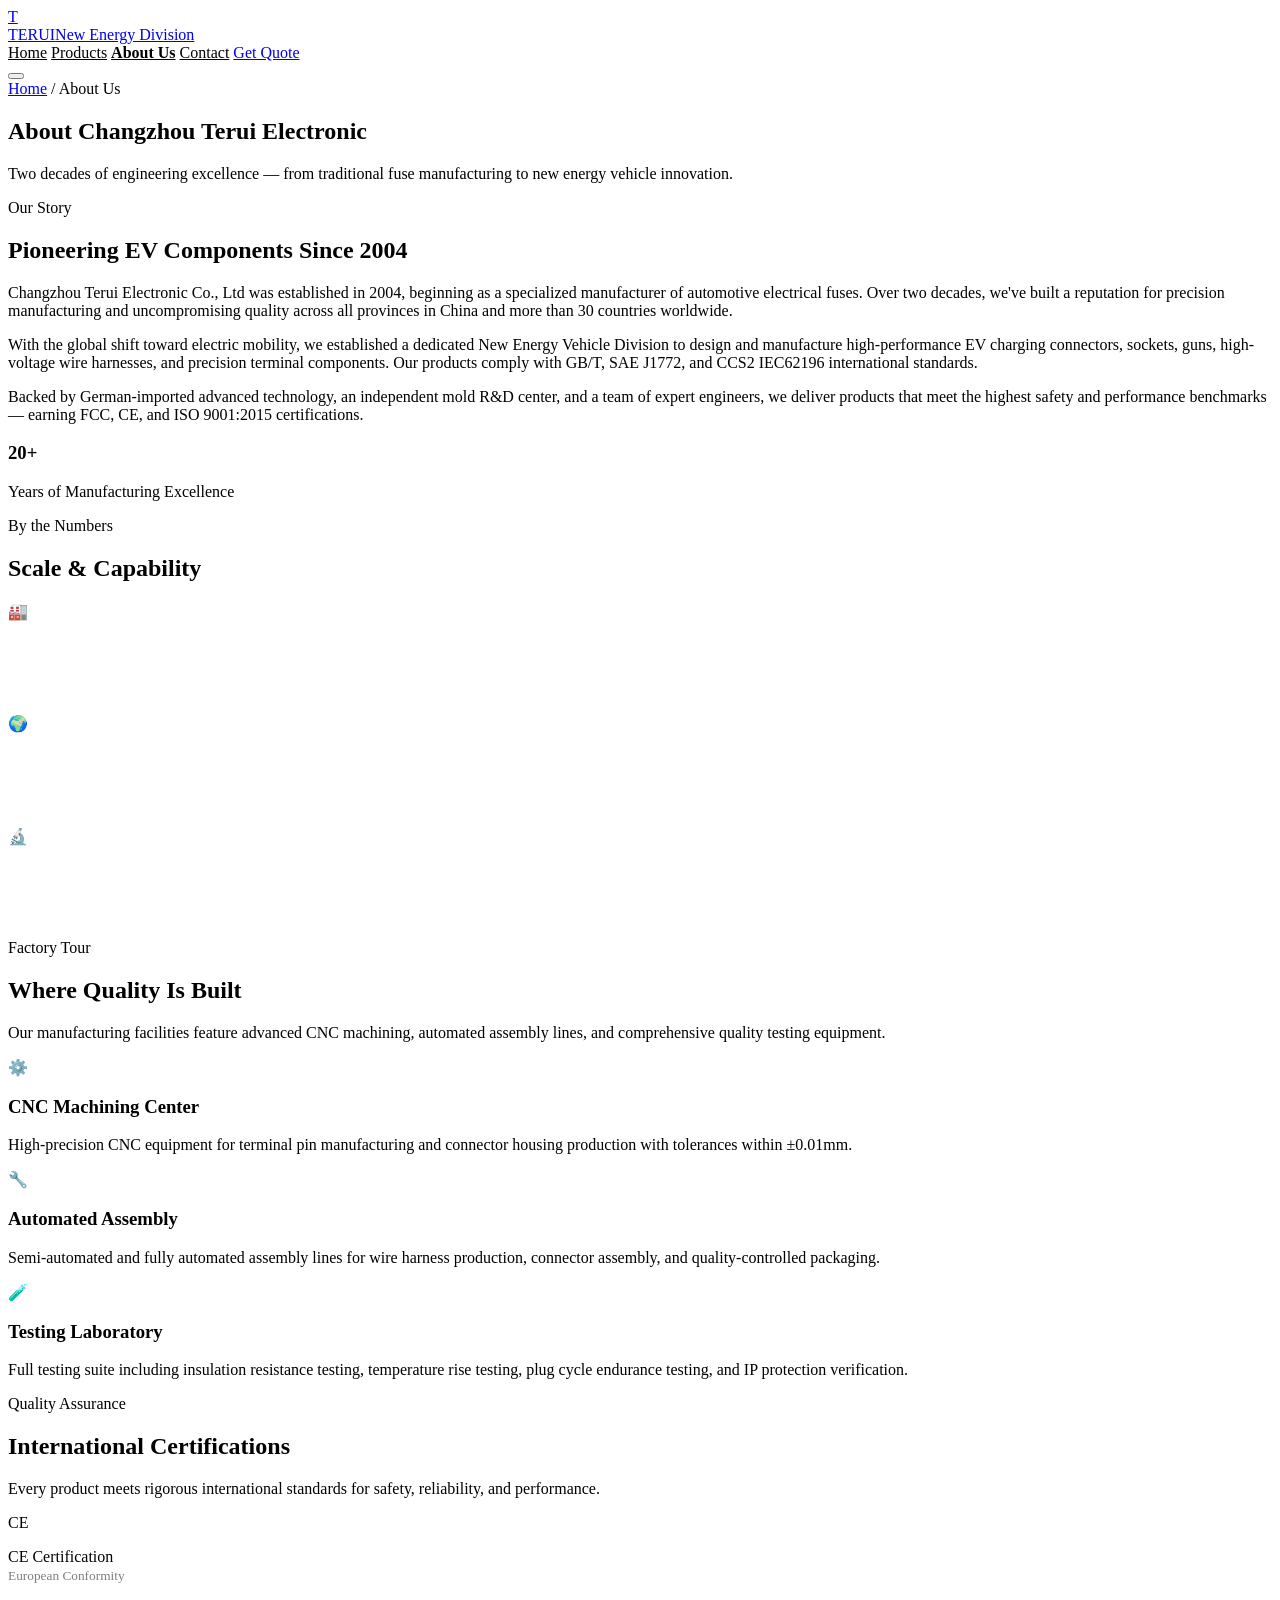
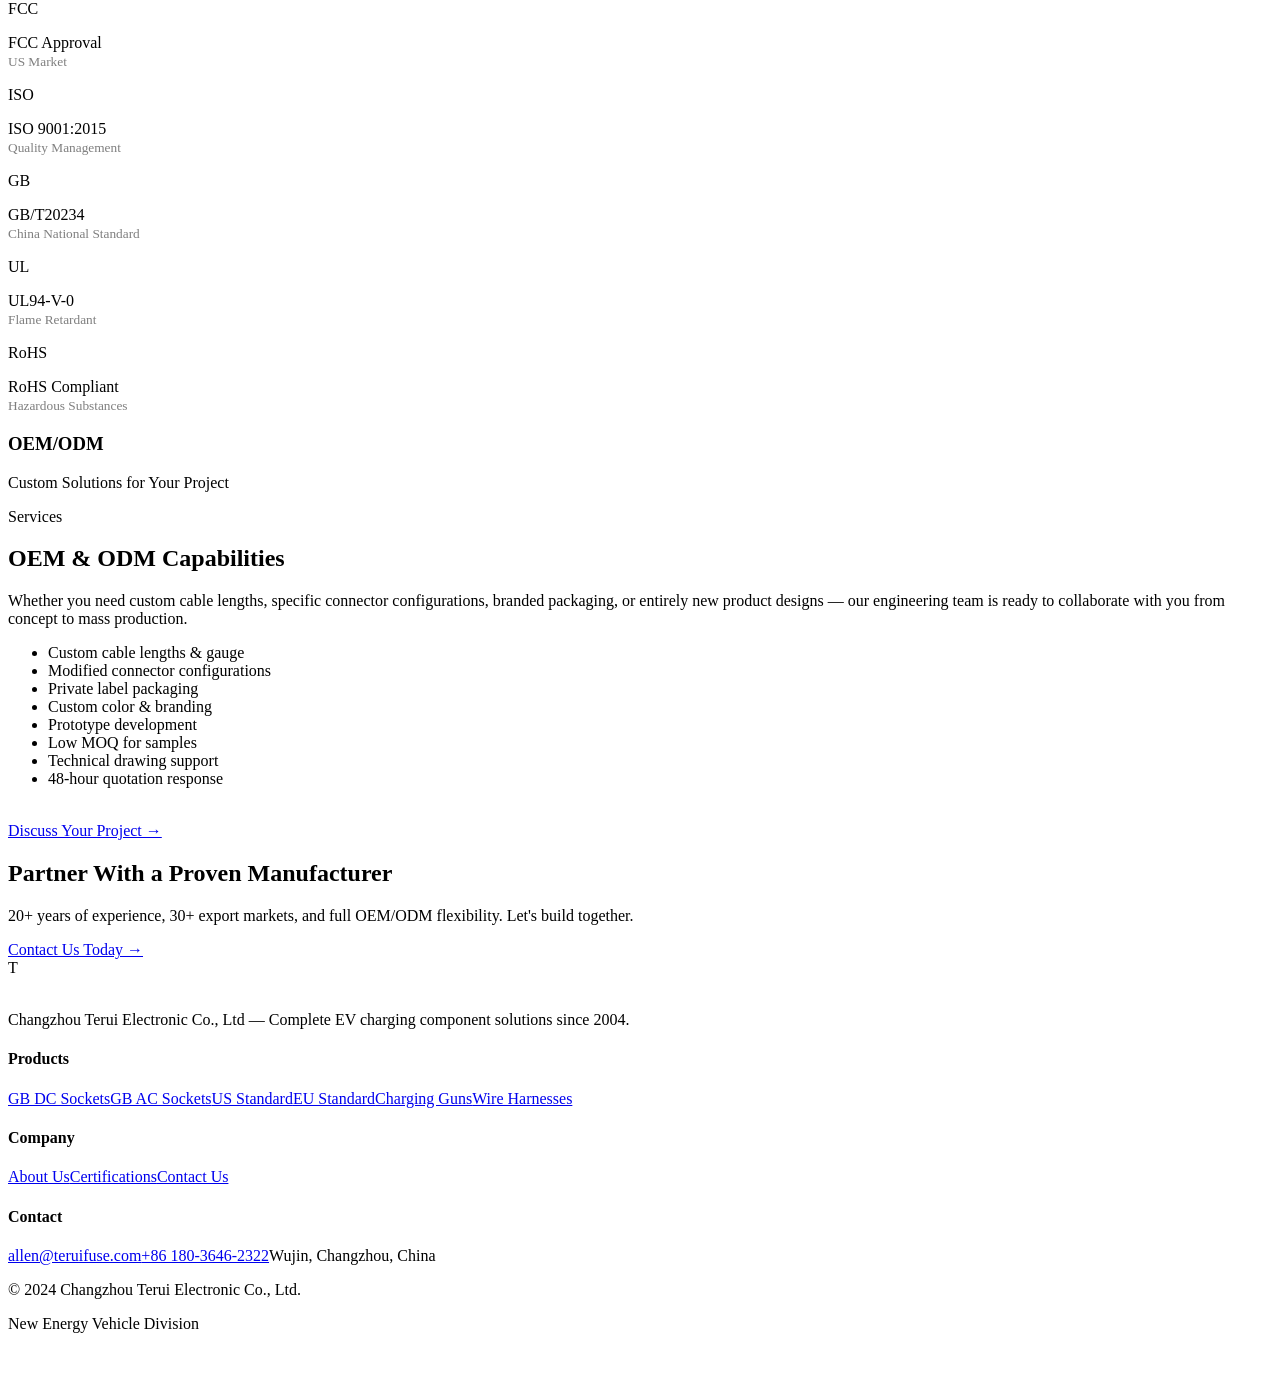
==== about.html @ 3b70ac7d "Add files via upload" ====
<!DOCTYPE html>
<html lang="en">
<head>
  <meta charset="UTF-8">
  <meta name="viewport" content="width=device-width, initial-scale=1.0">
  <title>About Us — Terui New Energy | EV Component Manufacturer Since 2004</title>
  <meta name="description" content="Learn about Changzhou Terui Electronic — 20+ years manufacturing experience, ISO 9001 certified, exporting to 30+ countries. Your trusted EV component OEM partner.">
  <link rel="stylesheet" href="css/style.css">
  <link rel="icon" type="image/svg+xml" href="data:image/svg+xml,%3Csvg xmlns='http://www.w3.org/2000/svg' viewBox='0 0 32 32'%3E%3Crect width='32' height='32' rx='8' fill='%230B6E4F'/%3E%3Ctext x='50%25' y='55%25' dominant-baseline='middle' text-anchor='middle' font-family='sans-serif' font-weight='800' font-size='16' fill='white'%3ET%3C/text%3E%3C/svg%3E">
</head>
<body>

<header class="site-header scrolled">
  <div class="container">
    <nav class="nav-inner">
      <a href="index.html" class="logo">
        <div class="logo-icon">T</div>
        <div class="logo-text" style="color:var(--primary-dark)">TERUI<span>New Energy Division</span></div>
      </a>
      <div class="nav-links">
        <a href="index.html" class="nav-link" style="color:var(--gray-800)">Home</a>
        <a href="products.html" class="nav-link" style="color:var(--gray-800)">Products</a>
        <a href="about.html" class="nav-link" style="color:var(--gray-800);font-weight:700">About Us</a>
        <a href="contact.html" class="nav-link" style="color:var(--gray-800)">Contact</a>
        <a href="contact.html" class="nav-link nav-cta">Get Quote</a>
      </div>
      <button class="mobile-toggle" aria-label="Menu"><span style="background:var(--gray-800)"></span><span style="background:var(--gray-800)"></span><span style="background:var(--gray-800)"></span></button>
    </nav>
  </div>
</header>

<section class="page-hero">
  <div class="container">
    <div class="breadcrumb"><a href="index.html">Home</a> <span>/</span> <span>About Us</span></div>
    <h1>About Changzhou Terui Electronic</h1>
    <p>Two decades of engineering excellence — from traditional fuse manufacturing to new energy vehicle innovation.</p>
  </div>
</section>

<!-- COMPANY STORY -->
<section class="section">
  <div class="container">
    <div class="about-grid">
      <div class="about-content fade-up">
        <p class="section-label">Our Story</p>
        <h2>Pioneering EV Components Since 2004</h2>
        <p>Changzhou Terui Electronic Co., Ltd was established in 2004, beginning as a specialized manufacturer of automotive electrical fuses. Over two decades, we've built a reputation for precision manufacturing and uncompromising quality across all provinces in China and more than 30 countries worldwide.</p>
        <p>With the global shift toward electric mobility, we established a dedicated New Energy Vehicle Division to design and manufacture high-performance EV charging connectors, sockets, guns, high-voltage wire harnesses, and precision terminal components. Our products comply with GB/T, SAE J1772, and CCS2 IEC62196 international standards.</p>
        <p>Backed by German-imported advanced technology, an independent mold R&D center, and a team of expert engineers, we deliver products that meet the highest safety and performance benchmarks — earning FCC, CE, and ISO 9001:2015 certifications.</p>
      </div>
      <div class="about-image fade-up">
        <div class="about-image-text">
          <h3>20+</h3>
          <p>Years of Manufacturing Excellence</p>
        </div>
      </div>
    </div>
  </div>
</section>

<!-- KEY NUMBERS -->
<section class="section section-dark">
  <div class="container">
    <div class="section-header fade-up">
      <p class="section-label">By the Numbers</p>
      <h2 class="section-title">Scale & Capability</h2>
    </div>
    <div class="features-grid fade-up">
      <div class="feature-card" style="background:var(--dark-card);border-color:var(--gray-800);color:white">
        <div class="feature-icon">🏭</div>
        <h3 style="color:white">In-House Manufacturing</h3>
        <p style="color:rgba(255,255,255,0.5)">Complete vertical integration from raw material processing to finished product testing — all under one roof with advanced automated production lines.</p>
      </div>
      <div class="feature-card" style="background:var(--dark-card);border-color:var(--gray-800);color:white">
        <div class="feature-icon">🌍</div>
        <h3 style="color:white">30+ Export Countries</h3>
        <p style="color:rgba(255,255,255,0.5)">Products exported across Europe, the Americas, Southeast Asia, Middle East, and Africa with established distribution networks and logistics partners.</p>
      </div>
      <div class="feature-card" style="background:var(--dark-card);border-color:var(--gray-800);color:white">
        <div class="feature-icon">🔬</div>
        <h3 style="color:white">Independent R&D Center</h3>
        <p style="color:rgba(255,255,255,0.5)">Proprietary mold design and manufacturing technology with complete intellectual property rights. Continuous innovation in EV charging solutions.</p>
      </div>
    </div>
  </div>
</section>

<!-- FACTORY TOUR -->
<section class="section" id="factory">
  <div class="container">
    <div class="section-header fade-up">
      <p class="section-label">Factory Tour</p>
      <h2 class="section-title">Where Quality Is Built</h2>
      <p class="section-desc">Our manufacturing facilities feature advanced CNC machining, automated assembly lines, and comprehensive quality testing equipment.</p>
    </div>
    <div class="features-grid fade-up">
      <div class="feature-card">
        <div class="feature-icon">⚙️</div>
        <h3>CNC Machining Center</h3>
        <p>High-precision CNC equipment for terminal pin manufacturing and connector housing production with tolerances within ±0.01mm.</p>
      </div>
      <div class="feature-card">
        <div class="feature-icon">🔧</div>
        <h3>Automated Assembly</h3>
        <p>Semi-automated and fully automated assembly lines for wire harness production, connector assembly, and quality-controlled packaging.</p>
      </div>
      <div class="feature-card">
        <div class="feature-icon">🧪</div>
        <h3>Testing Laboratory</h3>
        <p>Full testing suite including insulation resistance testing, temperature rise testing, plug cycle endurance testing, and IP protection verification.</p>
      </div>
    </div>
  </div>
</section>

<!-- CERTIFICATIONS -->
<section class="section section-gray" id="certifications">
  <div class="container">
    <div class="section-header fade-up">
      <p class="section-label">Quality Assurance</p>
      <h2 class="section-title">International Certifications</h2>
      <p class="section-desc">Every product meets rigorous international standards for safety, reliability, and performance.</p>
    </div>
    <div class="cert-row fade-up">
      <div class="cert-item"><div class="cert-icon">CE</div><p>CE Certification<br><small style="opacity:0.5">European Conformity</small></p></div>
      <div class="cert-item"><div class="cert-icon">FCC</div><p>FCC Approval<br><small style="opacity:0.5">US Market</small></p></div>
      <div class="cert-item"><div class="cert-icon">ISO</div><p>ISO 9001:2015<br><small style="opacity:0.5">Quality Management</small></p></div>
      <div class="cert-item"><div class="cert-icon">GB</div><p>GB/T20234<br><small style="opacity:0.5">China National Standard</small></p></div>
      <div class="cert-item"><div class="cert-icon">UL</div><p>UL94-V-0<br><small style="opacity:0.5">Flame Retardant</small></p></div>
      <div class="cert-item"><div class="cert-icon">RoHS</div><p>RoHS Compliant<br><small style="opacity:0.5">Hazardous Substances</small></p></div>
    </div>
  </div>
</section>

<!-- OEM/ODM -->
<section class="section">
  <div class="container">
    <div class="about-grid">
      <div class="about-image fade-up" style="background:linear-gradient(135deg,var(--accent),#FF8F66)">
        <div class="about-image-text">
          <h3>OEM/ODM</h3>
          <p>Custom Solutions for Your Project</p>
        </div>
      </div>
      <div class="about-content fade-up">
        <p class="section-label">Services</p>
        <h2>OEM & ODM Capabilities</h2>
        <p>Whether you need custom cable lengths, specific connector configurations, branded packaging, or entirely new product designs — our engineering team is ready to collaborate with you from concept to mass production.</p>
        <ul class="about-list">
          <li>Custom cable lengths & gauge</li>
          <li>Modified connector configurations</li>
          <li>Private label packaging</li>
          <li>Custom color & branding</li>
          <li>Prototype development</li>
          <li>Low MOQ for samples</li>
          <li>Technical drawing support</li>
          <li>48-hour quotation response</li>
        </ul>
        <br>
        <a href="contact.html" class="btn btn-green">Discuss Your Project →</a>
      </div>
    </div>
  </div>
</section>

<!-- CTA -->
<section class="section section-gray">
  <div class="container">
    <div class="cta-banner fade-up">
      <h2>Partner With a Proven Manufacturer</h2>
      <p>20+ years of experience, 30+ export markets, and full OEM/ODM flexibility. Let's build together.</p>
      <a href="contact.html" class="btn btn-primary">Contact Us Today →</a>
    </div>
  </div>
</section>

<footer class="site-footer">
  <div class="container">
    <div class="footer-grid">
      <div class="footer-brand">
        <div class="logo"><div class="logo-icon">T</div><div class="logo-text" style="color:white">TERUI<span>New Energy Division</span></div></div>
        <p>Changzhou Terui Electronic Co., Ltd — Complete EV charging component solutions since 2004.</p>
      </div>
      <div class="footer-col"><h4>Products</h4><a href="products.html#dc-sockets">GB DC Sockets</a><a href="products.html#ac-sockets">GB AC Sockets</a><a href="products.html#us-standard">US Standard</a><a href="products.html#eu-standard">EU Standard</a><a href="products.html#dc-guns">Charging Guns</a><a href="products.html#harness">Wire Harnesses</a></div>
      <div class="footer-col"><h4>Company</h4><a href="about.html">About Us</a><a href="about.html#certifications">Certifications</a><a href="contact.html">Contact Us</a></div>
      <div class="footer-col"><h4>Contact</h4><a href="mailto:allen@teruifuse.com">allen@teruifuse.com</a><a href="tel:+8618036462322">+86 180-3646-2322</a><a>Wujin, Changzhou, China</a></div>
    </div>
    <div class="footer-bottom"><p>&copy; 2024 Changzhou Terui Electronic Co., Ltd.</p><p>New Energy Vehicle Division</p></div>
  </div>
</footer>

<a href="https://wa.me/8618036462322?text=Hi%2C%20I'm%20interested%20in%20your%20EV%20products." class="whatsapp-float" target="_blank" rel="noopener" aria-label="WhatsApp"><svg width="28" height="28" viewBox="0 0 24 24" fill="white"><path d="M17.472 14.382c-.297-.149-1.758-.867-2.03-.967-.273-.099-.471-.148-.67.15-.197.297-.767.966-.94 1.164-.173.199-.347.223-.644.075-.297-.15-1.255-.463-2.39-1.475-.883-.788-1.48-1.761-1.653-2.059-.173-.297-.018-.458.13-.606.134-.133.298-.347.446-.52.149-.174.198-.298.298-.497.099-.198.05-.371-.025-.52-.075-.149-.669-1.612-.916-2.207-.242-.579-.487-.5-.669-.51-.173-.008-.371-.01-.57-.01-.198 0-.52.074-.792.372-.272.297-1.04 1.016-1.04 2.479 0 1.462 1.065 2.875 1.213 3.074.149.198 2.096 3.2 5.077 4.487.709.306 1.262.489 1.694.625.712.227 1.36.195 1.871.118.571-.085 1.758-.719 2.006-1.413.248-.694.248-1.289.173-1.413-.074-.124-.272-.198-.57-.347m-5.421 7.403h-.004a9.87 9.87 0 01-5.031-1.378l-.361-.214-3.741.982.998-3.648-.235-.374a9.86 9.86 0 01-1.51-5.26c.001-5.45 4.436-9.884 9.888-9.884 2.64 0 5.122 1.03 6.988 2.898a9.825 9.825 0 012.893 6.994c-.003 5.45-4.437 9.884-9.885 9.884m8.413-18.297A11.815 11.815 0 0012.05 0C5.495 0 .16 5.335.157 11.892c0 2.096.547 4.142 1.588 5.945L.057 24l6.305-1.654a11.882 11.882 0 005.683 1.448h.005c6.554 0 11.89-5.335 11.893-11.893a11.821 11.821 0 00-3.48-8.413z"/></svg></a>

<script src="js/main.js"></script>
</body>
</html>
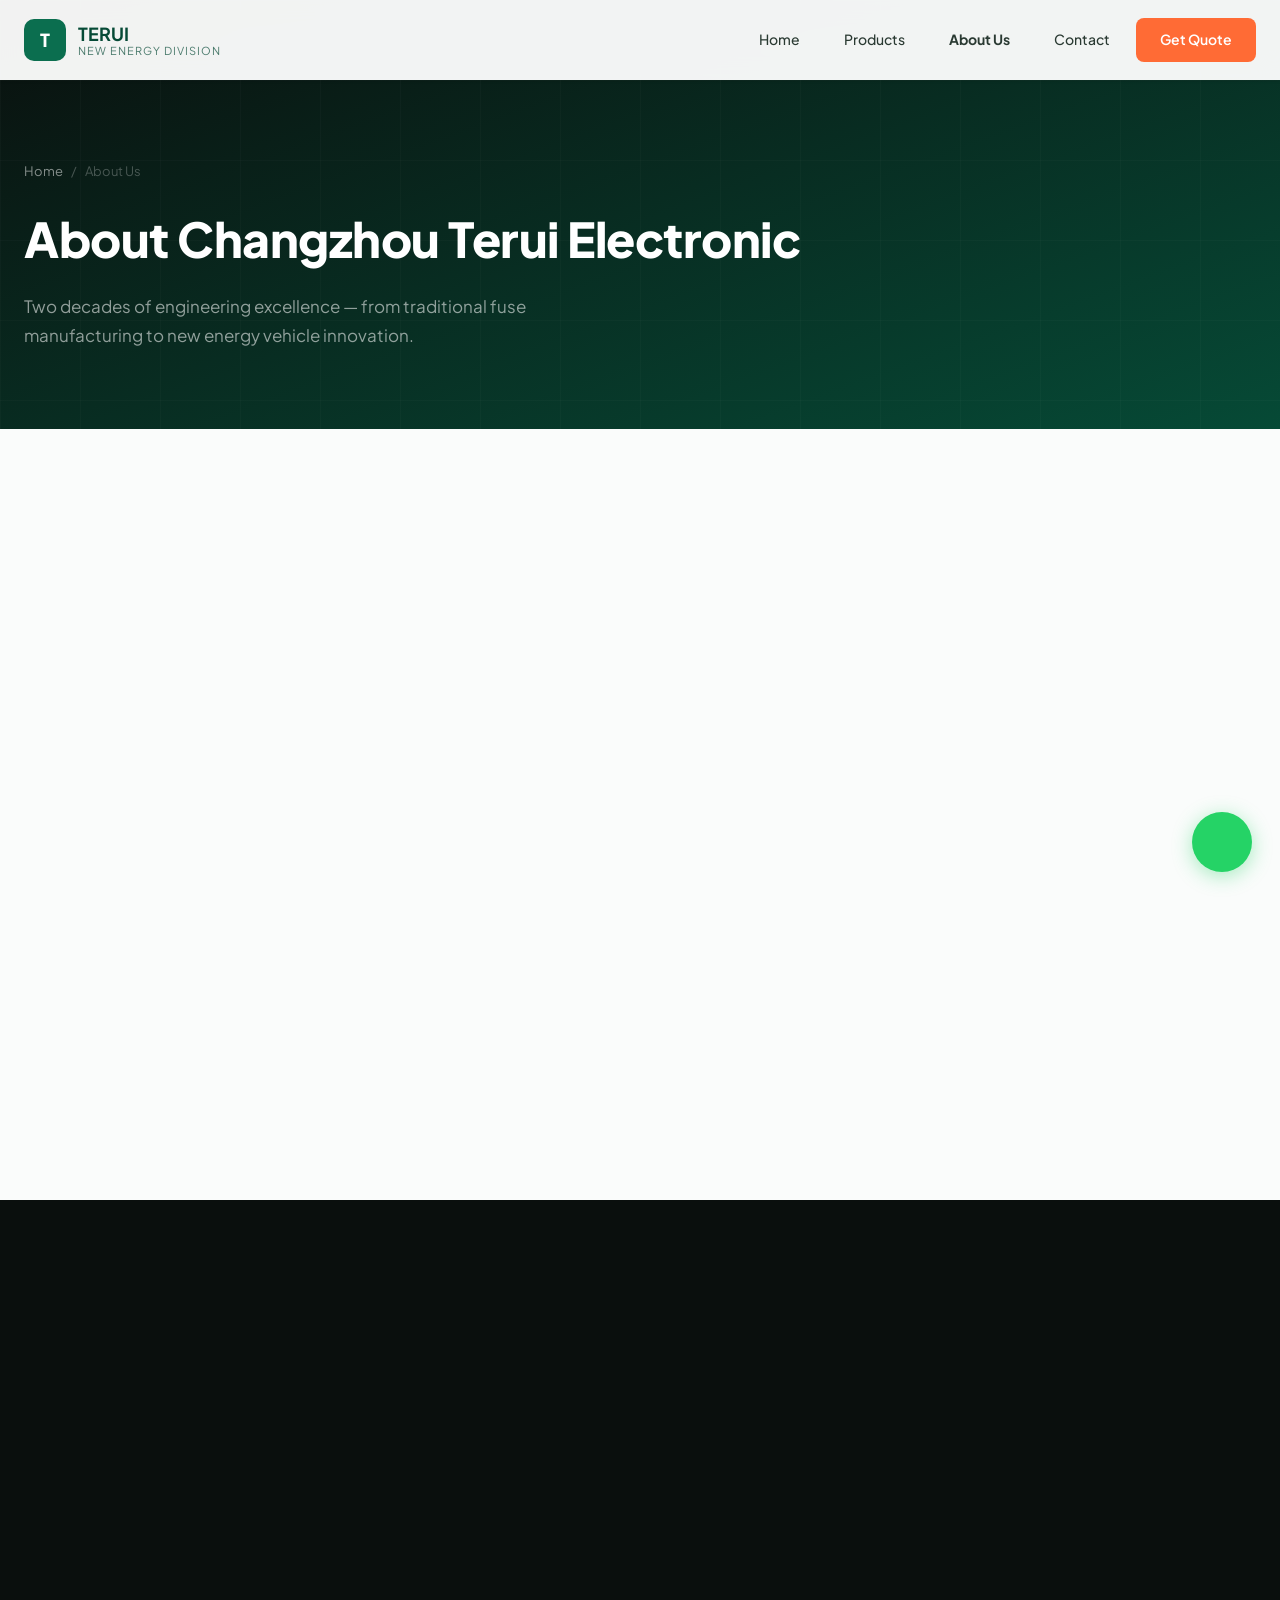
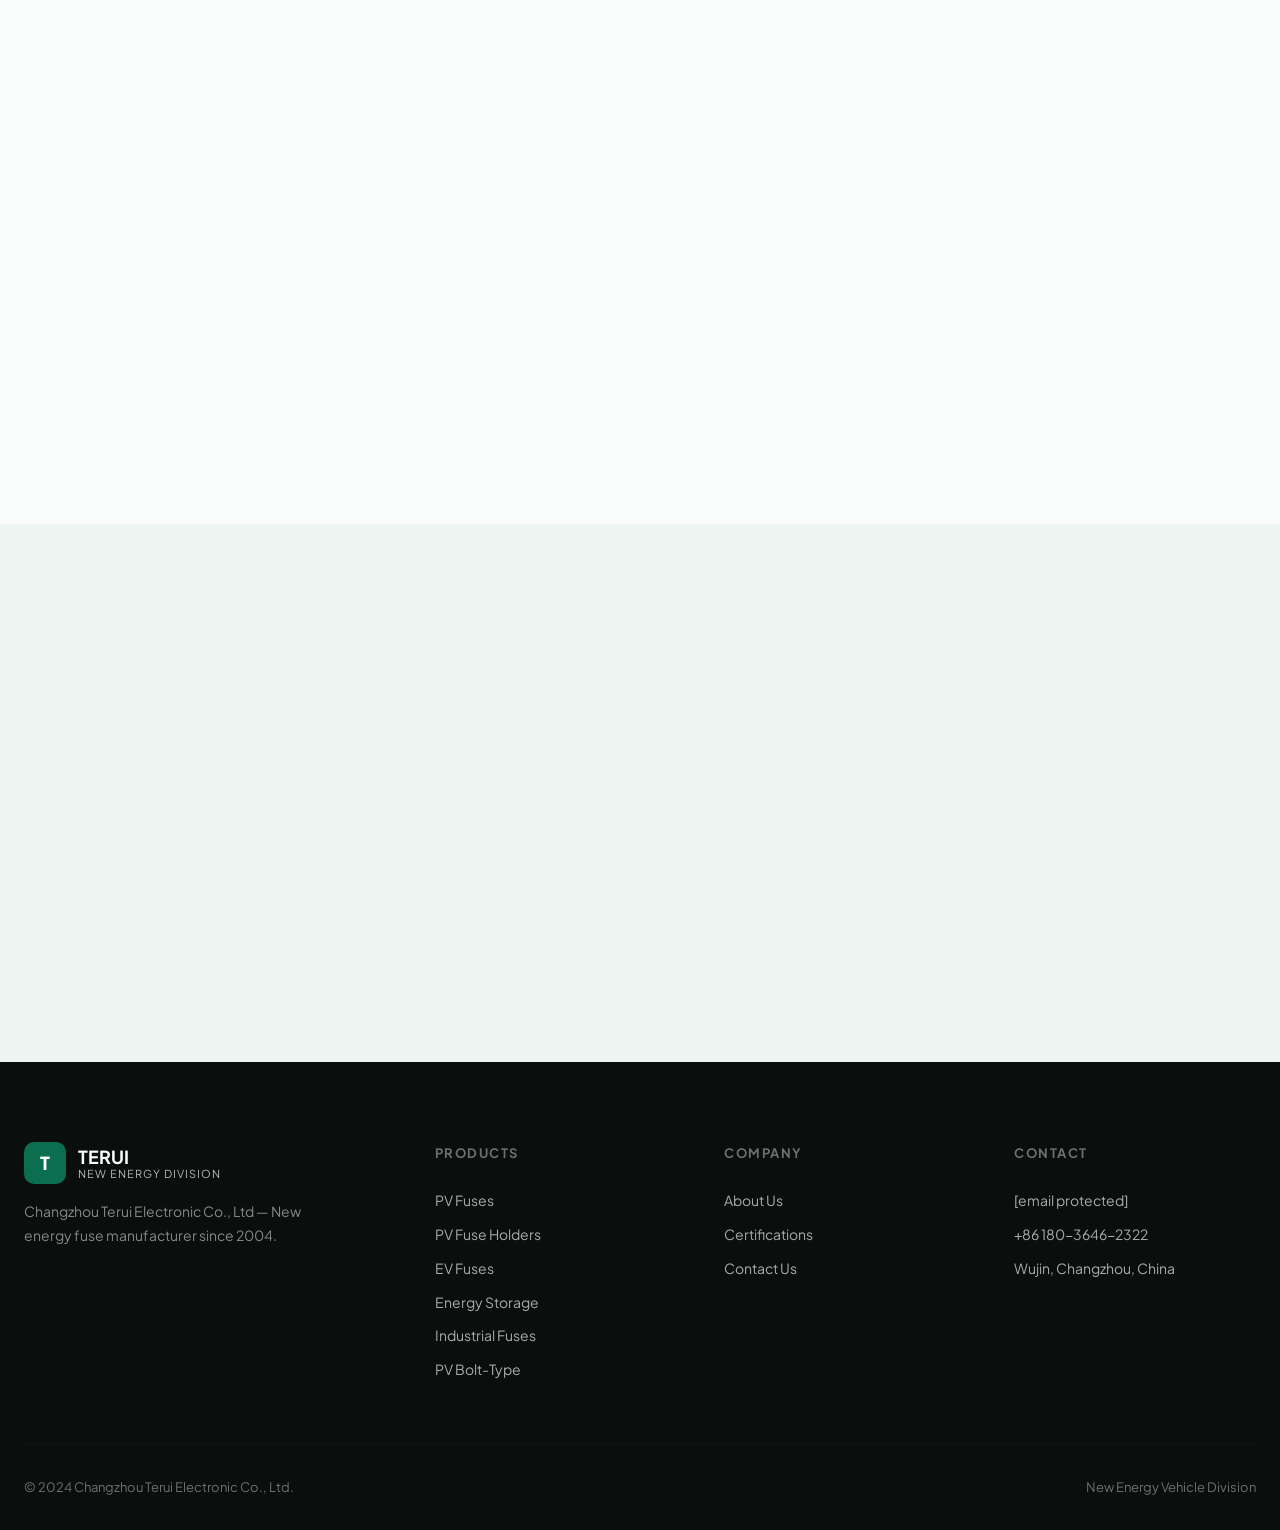
==== commit a6874d31: "Add files via upload" ====
--- a/about.html
+++ b/about.html
@@ -45,8 +45,8 @@
         <p class="section-label">Our Story</p>
         <h2>Pioneering EV Components Since 2004</h2>
         <p>Changzhou Terui Electronic Co., Ltd was established in 2004, beginning as a specialized manufacturer of automotive electrical fuses. Over two decades, we've built a reputation for precision manufacturing and uncompromising quality across all provinces in China and more than 30 countries worldwide.</p>
-        <p>With the global shift toward electric mobility, we established a dedicated New Energy Vehicle Division to design and manufacture high-performance EV charging connectors, sockets, guns, high-voltage wire harnesses, and precision terminal components. Our products comply with GB/T, SAE J1772, and CCS2 IEC62196 international standards.</p>
-        <p>Backed by German-imported advanced technology, an independent mold R&D center, and a team of expert engineers, we deliver products that meet the highest safety and performance benchmarks — earning FCC, CE, and ISO 9001:2015 certifications.</p>
+        <p>With the global shift toward electric mobility, we established a dedicated New Energy Vehicle Division to design and manufacture high-performance EV high-voltage fuses, photovoltaic (PV) protection fuses, energy storage system (ESS) fuses, and high-performance semiconductor fuse links. Our products comply with IEC 60269, GB/T 13539, ISO 8820, and UL248 international standards.</p>
+        <p>Backed by German-imported advanced technology, an independent mold R&D center, and a team of expert engineers, we deliver products that meet the highest safety and performance benchmarks — earning IATF 16949, CE, RoHS, and TÜV Rheinland certifications.</p>
       </div>
       <div class="about-image fade-up">
         <div class="about-image-text">
@@ -179,18 +179,14 @@
     <div class="footer-grid">
       <div class="footer-brand">
         <div class="logo"><div class="logo-icon">T</div><div class="logo-text" style="color:white">TERUI<span>New Energy Division</span></div></div>
-        <p>Changzhou Terui Electronic Co., Ltd — Complete EV charging component solutions since 2004.</p>
+        <p>Changzhou Terui Electronic Co., Ltd — New energy fuse manufacturer since 2004.</p>
       </div>
-      <div class="footer-col"><h4>Products</h4><a href="products.html#dc-sockets">GB DC Sockets</a><a href="products.html#ac-sockets">GB AC Sockets</a><a href="products.html#us-standard">US Standard</a><a href="products.html#eu-standard">EU Standard</a><a href="products.html#dc-guns">Charging Guns</a><a href="products.html#harness">Wire Harnesses</a></div>
+      <div class="footer-col"><h4>Products</h4><a href="products.html#pv-fuses">PV Fuses</a><a href="products.html#pv-holders">PV Fuse Holders</a><a href="products.html#ev-fuses">EV Fuses</a><a href="products.html#ess-fuses">Energy Storage</a><a href="products.html#industrial">Industrial Fuses</a><a href="products.html#pv-bolt">PV Bolt-Type</a></div>
       <div class="footer-col"><h4>Company</h4><a href="about.html">About Us</a><a href="about.html#certifications">Certifications</a><a href="contact.html">Contact Us</a></div>
-      <div class="footer-col"><h4>Contact</h4><a href="mailto:allen@teruifuse.com">allen@teruifuse.com</a><a href="tel:+8618036462322">+86 180-3646-2322</a><a>Wujin, Changzhou, China</a></div>
+      <div class="footer-col"><h4>Contact</h4><a href="/cdn-cgi/l/email-protection#b7d6dbdbd2d9f7c3d2c5c2ded1c2c4d299d4d8da"><span class="__cf_email__" data-cfemail="e3828f8f868da3978691968a85969086cd808c8e">[email&#160;protected]</span></a><a href="tel:+8618036462322">+86 180-3646-2322</a><a>Wujin, Changzhou, China</a></div>
     </div>
     <div class="footer-bottom"><p>&copy; 2024 Changzhou Terui Electronic Co., Ltd.</p><p>New Energy Vehicle Division</p></div>
   </div>
 </footer>
 
-<a href="https://wa.me/8618036462322?text=Hi%2C%20I'm%20interested%20in%20your%20EV%20products." class="whatsapp-float" target="_blank" rel="noopener" aria-label="WhatsApp"><svg width="28" height="28" viewBox="0 0 24 24" fill="white"><path d="M17.472 14.382c-.297-.149-1.758-.867-2.03-.967-.273-.099-.471-.148-.67.15-.197.297-.767.966-.94 1.164-.173.199-.347.223-.644.075-.297-.15-1.255-.463-2.39-1.475-.883-.788-1.48-1.761-1.653-2.059-.173-.297-.018-.458.13-.606.134-.133.298-.347.446-.52.149-.174.198-.298.298-.497.099-.198.05-.371-.025-.52-.075-.149-.669-1.612-.916-2.207-.242-.579-.487-.5-.669-.51-.173-.008-.371-.01-.57-.01-.198 0-.52.074-.792.372-.272.297-1.04 1.016-1.04 2.479 0 1.462 1.065 2.875 1.213 3.074.149.198 2.096 3.2 5.077 4.487.709.306 1.262.489 1.694.625.712.227 1.36.195 1.871.118.571-.085 1.758-.719 2.006-1.413.248-.694.248-1.289.173-1.413-.074-.124-.272-.198-.57-.347m-5.421 7.403h-.004a9.87 9.87 0 01-5.031-1.378l-.361-.214-3.741.982.998-3.648-.235-.374a9.86 9.86 0 01-1.51-5.26c.001-5.45 4.436-9.884 9.888-9.884 2.64 0 5.122 1.03 6.988 2.898a9.825 9.825 0 012.893 6.994c-.003 5.45-4.437 9.884-9.885 9.884m8.413-18.297A11.815 11.815 0 0012.05 0C5.495 0 .16 5.335.157 11.892c0 2.096.547 4.142 1.588 5.945L.057 24l6.305-1.654a11.882 11.882 0 005.683 1.448h.005c6.554 0 11.89-5.335 11.893-11.893a11.821 11.821 0 00-3.48-8.413z"/></svg></a>
-
-<script src="js/main.js"></script>
-</body>
-</html>
+<a href="https://wa.me/8618036462322?text=Hi%2C%20I'm%20interested%20in%20your%20EV%20products." class="whatsapp-float" target="_blank" rel="noopener" aria-label="WhatsApp"><svg width="28" height="28" viewBox="0 0 24 24" fill="white"><path d="M17.472 14.382c-.297-.149-1.758-.867-2.03-.967-.273-.099-.471-.148-.67.15-.197.297-.767.966-.94 1.164-.173.199-.347.223-.644.075-.297-.15-1.255-.463-2.39-1.475-.883-.788-1.48-1.761-1.653-2.059-.173-.297-.018-.458.13-.606.134-.133.298-.347.446-.52.149-.174.198-.298.298-.497.099-.198.05-.371-.025-.52-.075-.149-.669-1.612-.916-2.207-.242-.579-.487-.5-.669-.51-.173-.008-.371-.01-.57-.01-.198 0-.52.074-.792.372-.272.297-1.04 1.016-1.04 2.479 0 1.462 1.065 2.875 1.213 3.074.149.198 2.096 3.2 5.077 4.487.709.306 1.262.489 1.694.625.712.227 1.36.195 1.871.118.571-.085 1.758-.719 2.006-1.413.248-.694.248-1.289.173-1.413-.074-.124-.272-.198-.57-.347m-5.421 7.403h-.004a9.87 9.87 0 01-5.031-1.378l-.361-.214-3.741.982.998-3.648-.235-.374a9.86 9.86 0 01-1.51-5.26c.001-5.45 4.436-9.884 9.888-9.884 2.64 0 5.122 1.03 6.988 2.898a9.825 9.825 0 012.893 6.994c-.003 5.45-4.437 9.884-9.885 9.884m8.413-18.297A11.815 11.815 0 0012.05 0C5.495 0 .16 5.335.157 11.892c0 2.096.547 4.142 1.588 5.945L.057 24l6.305-1.654a11.882 11.882 0 005.683 1.448h
--- a/css/style.css
+++ b/css/style.css
@@ -0,0 +1,988 @@
+/* ============================================
+   TERUI NEW ENERGY — Global Stylesheet
+   ============================================ */
+
+@import url('https://fonts.googleapis.com/css2?family=Plus+Jakarta+Sans:wght@300;400;500;600;700;800&family=Space+Mono:wght@400;700&display=swap');
+
+:root {
+  --primary: #0B6E4F;
+  --primary-light: #14A76C;
+  --primary-dark: #064A36;
+  --accent: #FF6B35;
+  --accent-light: #FF8F66;
+  --dark: #0A0F0D;
+  --dark-surface: #121A16;
+  --dark-card: #1A2520;
+  --gray-900: #1B2721;
+  --gray-800: #2A3A32;
+  --gray-700: #3D5148;
+  --gray-600: #55706A;
+  --gray-500: #7A9A91;
+  --gray-400: #9DB8B0;
+  --gray-300: #C1D6CF;
+  --gray-200: #DDE9E5;
+  --gray-100: #EEF4F2;
+  --white: #FAFCFB;
+  --font-main: 'Plus Jakarta Sans', -apple-system, sans-serif;
+  --font-mono: 'Space Mono', monospace;
+  --shadow-sm: 0 1px 3px rgba(0,0,0,0.12);
+  --shadow-md: 0 4px 16px rgba(0,0,0,0.1);
+  --shadow-lg: 0 12px 40px rgba(0,0,0,0.15);
+  --shadow-xl: 0 24px 60px rgba(0,0,0,0.2);
+  --radius: 8px;
+  --radius-lg: 16px;
+  --radius-xl: 24px;
+  --transition: 0.3s cubic-bezier(0.4, 0, 0.2, 1);
+  --max-width: 1280px;
+}
+
+*, *::before, *::after { box-sizing: border-box; margin: 0; padding: 0; }
+
+html { scroll-behavior: smooth; font-size: 16px; }
+
+body {
+  font-family: var(--font-main);
+  color: var(--gray-800);
+  background: var(--white);
+  line-height: 1.7;
+  -webkit-font-smoothing: antialiased;
+  overflow-x: hidden;
+}
+
+img { max-width: 100%; display: block; }
+a { text-decoration: none; color: inherit; transition: var(--transition); }
+ul { list-style: none; }
+
+.container {
+  width: 100%;
+  max-width: var(--max-width);
+  margin: 0 auto;
+  padding: 0 24px;
+}
+
+/* ---- HEADER / NAV ---- */
+.site-header {
+  position: fixed;
+  top: 0;
+  left: 0;
+  width: 100%;
+  z-index: 1000;
+  transition: var(--transition);
+  background: transparent;
+}
+.site-header.scrolled {
+  background: rgba(255,255,255,0.95);
+  backdrop-filter: blur(12px);
+  box-shadow: var(--shadow-sm);
+}
+.site-header.scrolled .nav-link { color: var(--gray-800); }
+.site-header.scrolled .logo-text { color: var(--primary-dark); }
+
+.nav-inner {
+  display: flex;
+  align-items: center;
+  justify-content: space-between;
+  height: 80px;
+}
+
+.logo {
+  display: flex;
+  align-items: center;
+  gap: 12px;
+}
+.logo-icon {
+  width: 42px;
+  height: 42px;
+  background: var(--primary);
+  border-radius: 10px;
+  display: flex;
+  align-items: center;
+  justify-content: center;
+  color: white;
+  font-weight: 800;
+  font-size: 18px;
+}
+.logo-text {
+  font-size: 18px;
+  font-weight: 700;
+  color: white;
+  line-height: 1.2;
+  transition: var(--transition);
+}
+.logo-text span { display: block; font-size: 11px; font-weight: 400; opacity: 0.7; letter-spacing: 1px; text-transform: uppercase; }
+
+.nav-links {
+  display: flex;
+  align-items: center;
+  gap: 8px;
+}
+.nav-link {
+  padding: 8px 18px;
+  font-size: 14px;
+  font-weight: 500;
+  color: rgba(255,255,255,0.9);
+  border-radius: var(--radius);
+  transition: var(--transition);
+}
+.nav-link:hover { background: rgba(255,255,255,0.1); }
+.site-header.scrolled .nav-link:hover { background: var(--gray-100); }
+
+.nav-cta {
+  background: var(--accent) !important;
+  color: white !important;
+  padding: 10px 24px !important;
+  font-weight: 600 !important;
+  border-radius: var(--radius) !important;
+}
+.nav-cta:hover { background: var(--accent-light) !important; transform: translateY(-1px); }
+
+.mobile-toggle {
+  display: none;
+  background: none;
+  border: none;
+  cursor: pointer;
+  width: 40px;
+  height: 40px;
+  position: relative;
+}
+.mobile-toggle span {
+  display: block;
+  width: 24px;
+  height: 2px;
+  background: white;
+  margin: 6px auto;
+  transition: var(--transition);
+}
+.site-header.scrolled .mobile-toggle span { background: var(--gray-800); }
+
+/* ---- HERO ---- */
+.hero {
+  position: relative;
+  min-height: 100vh;
+  display: flex;
+  align-items: center;
+  background: linear-gradient(160deg, var(--dark) 0%, var(--primary-dark) 50%, var(--primary) 100%);
+  overflow: hidden;
+}
+.hero::before {
+  content: '';
+  position: absolute;
+  inset: 0;
+  background: url("data:image/svg+xml,%3Csvg width='60' height='60' viewBox='0 0 60 60' xmlns='http://www.w3.org/2000/svg'%3E%3Cg fill='none' fill-rule='evenodd'%3E%3Cg fill='%23ffffff' fill-opacity='0.03'%3E%3Cpath d='M36 34v-4h-2v4h-4v2h4v4h2v-4h4v-2h-4zm0-30V0h-2v4h-4v2h4v4h2V6h4V4h-4zM6 34v-4H4v4H0v2h4v4h2v-4h4v-2H6zM6 4V0H4v4H0v2h4v4h2V6h4V4H6z'/%3E%3C/g%3E%3C/g%3E%3C/svg%3E");
+}
+.hero-grid {
+  position: absolute;
+  inset: 0;
+  background: 
+    linear-gradient(90deg, rgba(255,255,255,0.02) 1px, transparent 1px),
+    linear-gradient(rgba(255,255,255,0.02) 1px, transparent 1px);
+  background-size: 80px 80px;
+}
+.hero-glow {
+  position: absolute;
+  width: 600px;
+  height: 600px;
+  border-radius: 50%;
+  background: radial-gradient(circle, rgba(20,167,108,0.2), transparent 70%);
+  top: -100px;
+  right: -100px;
+  animation: float 8s ease-in-out infinite;
+}
+@keyframes float {
+  0%, 100% { transform: translate(0, 0); }
+  50% { transform: translate(-30px, 20px); }
+}
+
+.hero-content {
+  position: relative;
+  z-index: 2;
+  max-width: 720px;
+}
+.hero-split {
+  display: grid;
+  grid-template-columns: 1fr 1fr;
+  gap: 48px;
+  align-items: center;
+  position: relative;
+  z-index: 2;
+}
+.hero-image {
+  position: relative;
+  border-radius: var(--radius-xl);
+  overflow: hidden;
+  box-shadow: 0 20px 60px rgba(0,0,0,0.3);
+  border: 2px solid rgba(255,255,255,0.1);
+}
+.hero-image img {
+  width: 100%;
+  height: auto;
+  display: block;
+}
+@media (max-width: 1024px) {
+  .hero-split { grid-template-columns: 1fr; }
+  .hero-image { max-width: 500px; }
+}
+.hero-badge {
+  display: inline-flex;
+  align-items: center;
+  gap: 8px;
+  padding: 6px 16px;
+  background: rgba(255,255,255,0.08);
+  border: 1px solid rgba(255,255,255,0.12);
+  border-radius: 100px;
+  color: var(--primary-light);
+  font-size: 13px;
+  font-weight: 600;
+  letter-spacing: 0.5px;
+  margin-bottom: 28px;
+  backdrop-filter: blur(4px);
+}
+.hero-badge::before {
+  content: '';
+  width: 8px;
+  height: 8px;
+  background: var(--primary-light);
+  border-radius: 50%;
+  animation: pulse 2s ease-in-out infinite;
+}
+@keyframes pulse {
+  0%, 100% { opacity: 1; }
+  50% { opacity: 0.4; }
+}
+
+.hero h1 {
+  font-size: clamp(2.5rem, 5vw, 4rem);
+  font-weight: 800;
+  color: white;
+  line-height: 1.1;
+  margin-bottom: 24px;
+  letter-spacing: -1px;
+}
+.hero h1 em {
+  font-style: normal;
+  background: linear-gradient(135deg, var(--primary-light), var(--accent));
+  -webkit-background-clip: text;
+  -webkit-text-fill-color: transparent;
+}
+.hero-desc {
+  font-size: 18px;
+  color: rgba(255,255,255,0.65);
+  max-width: 540px;
+  margin-bottom: 40px;
+  line-height: 1.7;
+}
+.hero-actions {
+  display: flex;
+  gap: 16px;
+  flex-wrap: wrap;
+}
+
+/* ---- BUTTONS ---- */
+.btn {
+  display: inline-flex;
+  align-items: center;
+  gap: 8px;
+  padding: 14px 32px;
+  font-family: var(--font-main);
+  font-size: 15px;
+  font-weight: 600;
+  border-radius: var(--radius);
+  border: none;
+  cursor: pointer;
+  transition: var(--transition);
+}
+.btn-primary {
+  background: var(--accent);
+  color: white;
+}
+.btn-primary:hover { background: var(--accent-light); transform: translateY(-2px); box-shadow: 0 8px 24px rgba(255,107,53,0.3); }
+.btn-outline {
+  background: transparent;
+  color: white;
+  border: 1.5px solid rgba(255,255,255,0.25);
+}
+.btn-outline:hover { border-color: white; background: rgba(255,255,255,0.05); }
+.btn-green {
+  background: var(--primary);
+  color: white;
+}
+.btn-green:hover { background: var(--primary-light); transform: translateY(-2px); }
+
+.hero-stats {
+  display: flex;
+  gap: 48px;
+  margin-top: 64px;
+  padding-top: 40px;
+  border-top: 1px solid rgba(255,255,255,0.08);
+}
+.hero-stat h3 {
+  font-size: 32px;
+  font-weight: 800;
+  color: white;
+  font-family: var(--font-mono);
+}
+.hero-stat p {
+  font-size: 13px;
+  color: rgba(255,255,255,0.45);
+  text-transform: uppercase;
+  letter-spacing: 1px;
+  margin-top: 4px;
+}
+
+/* ---- SECTIONS ---- */
+.section {
+  padding: 100px 0;
+}
+.section-dark {
+  background: var(--dark);
+  color: white;
+}
+.section-gray {
+  background: var(--gray-100);
+}
+.section-header {
+  text-align: center;
+  max-width: 640px;
+  margin: 0 auto 64px;
+}
+.section-label {
+  font-size: 12px;
+  font-weight: 700;
+  letter-spacing: 2px;
+  text-transform: uppercase;
+  color: var(--primary);
+  margin-bottom: 12px;
+}
+.section-dark .section-label { color: var(--primary-light); }
+.section-title {
+  font-size: clamp(1.8rem, 3.5vw, 2.8rem);
+  font-weight: 800;
+  letter-spacing: -0.5px;
+  line-height: 1.15;
+  margin-bottom: 16px;
+}
+.section-desc {
+  font-size: 16px;
+  color: var(--gray-600);
+  line-height: 1.7;
+}
+.section-dark .section-desc { color: rgba(255,255,255,0.5); }
+
+/* ---- FEATURES GRID ---- */
+.features-grid {
+  display: grid;
+  grid-template-columns: repeat(auto-fit, minmax(280px, 1fr));
+  gap: 24px;
+}
+.feature-card {
+  padding: 36px 32px;
+  background: white;
+  border-radius: var(--radius-lg);
+  border: 1px solid var(--gray-200);
+  transition: var(--transition);
+}
+.feature-card:hover {
+  transform: translateY(-4px);
+  box-shadow: var(--shadow-lg);
+  border-color: var(--primary-light);
+}
+.feature-icon {
+  width: 56px;
+  height: 56px;
+  background: linear-gradient(135deg, var(--primary), var(--primary-light));
+  border-radius: 14px;
+  display: flex;
+  align-items: center;
+  justify-content: center;
+  margin-bottom: 20px;
+  font-size: 24px;
+}
+.feature-card h3 {
+  font-size: 18px;
+  font-weight: 700;
+  margin-bottom: 10px;
+}
+.feature-card p {
+  font-size: 14px;
+  color: var(--gray-600);
+  line-height: 1.7;
+}
+
+/* ---- PRODUCT CARDS ---- */
+.products-grid {
+  display: grid;
+  grid-template-columns: repeat(auto-fill, minmax(280px, 1fr));
+  gap: 24px;
+}
+.product-card {
+  background: white;
+  border-radius: var(--radius-lg);
+  border: 1px solid var(--gray-200);
+  overflow: hidden;
+  transition: var(--transition);
+}
+.product-card:hover {
+  transform: translateY(-4px);
+  box-shadow: var(--shadow-lg);
+}
+.product-thumb {
+  height: 200px;
+  background: var(--gray-100);
+  display: flex;
+  align-items: center;
+  justify-content: center;
+  padding: 24px;
+  position: relative;
+  overflow: hidden;
+}
+.product-thumb::after {
+  content: '';
+  position: absolute;
+  inset: 0;
+  background: linear-gradient(180deg, transparent 60%, rgba(0,0,0,0.03));
+}
+.product-thumb .product-icon {
+  font-size: 64px;
+  opacity: 0.7;
+}
+.product-thumb img {
+  width: 100%;
+  height: 100%;
+  object-fit: cover;
+  object-position: center;
+}
+.product-badge {
+  position: absolute;
+  top: 12px;
+  right: 12px;
+  background: var(--primary);
+  color: white;
+  font-size: 11px;
+  font-weight: 600;
+  padding: 4px 10px;
+  border-radius: 100px;
+  z-index: 2;
+}
+.product-info {
+  padding: 20px 24px 24px;
+}
+.product-info h3 {
+  font-size: 16px;
+  font-weight: 700;
+  margin-bottom: 8px;
+  line-height: 1.3;
+}
+.product-specs {
+  display: flex;
+  flex-wrap: wrap;
+  gap: 6px;
+  margin-bottom: 16px;
+}
+.product-spec {
+  font-size: 12px;
+  padding: 3px 10px;
+  background: var(--gray-100);
+  border-radius: 100px;
+  color: var(--gray-700);
+  font-weight: 500;
+}
+.product-link {
+  font-size: 14px;
+  font-weight: 600;
+  color: var(--primary);
+  display: inline-flex;
+  align-items: center;
+  gap: 6px;
+}
+.product-link:hover { color: var(--accent); gap: 10px; }
+
+/* ---- CATEGORY NAV ---- */
+.category-nav {
+  display: flex;
+  gap: 8px;
+  margin-bottom: 40px;
+  flex-wrap: wrap;
+  justify-content: center;
+}
+.cat-btn {
+  padding: 10px 24px;
+  font-size: 14px;
+  font-weight: 600;
+  border: 1.5px solid var(--gray-200);
+  border-radius: 100px;
+  background: white;
+  cursor: pointer;
+  transition: var(--transition);
+  font-family: var(--font-main);
+  color: var(--gray-700);
+}
+.cat-btn:hover, .cat-btn.active {
+  background: var(--primary);
+  color: white;
+  border-color: var(--primary);
+}
+
+/* ---- ABOUT / COMPANY ---- */
+.about-grid {
+  display: grid;
+  grid-template-columns: 1fr 1fr;
+  gap: 64px;
+  align-items: center;
+}
+.about-image {
+  border-radius: var(--radius-xl);
+  overflow: hidden;
+  background: var(--gray-100);
+  height: 420px;
+  display: flex;
+  align-items: center;
+  justify-content: center;
+  position: relative;
+}
+.about-image::before {
+  content: '';
+  position: absolute;
+  inset: 0;
+  background: linear-gradient(135deg, var(--primary-dark), var(--primary));
+  opacity: 0.85;
+}
+.about-image-text {
+  position: relative;
+  z-index: 2;
+  text-align: center;
+  color: white;
+  padding: 40px;
+}
+.about-image-text h3 { font-size: 48px; font-weight: 800; }
+.about-image-text p { font-size: 16px; opacity: 0.7; margin-top: 8px; }
+.about-content h2 {
+  font-size: 2rem;
+  font-weight: 800;
+  margin-bottom: 20px;
+  letter-spacing: -0.5px;
+}
+.about-content p {
+  font-size: 15px;
+  color: var(--gray-600);
+  margin-bottom: 16px;
+  line-height: 1.8;
+}
+.about-list {
+  display: grid;
+  grid-template-columns: 1fr 1fr;
+  gap: 16px;
+  margin-top: 32px;
+}
+.about-list li {
+  display: flex;
+  align-items: flex-start;
+  gap: 10px;
+  font-size: 14px;
+  font-weight: 500;
+  color: var(--gray-800);
+}
+.about-list li::before {
+  content: '✓';
+  display: flex;
+  align-items: center;
+  justify-content: center;
+  min-width: 24px;
+  height: 24px;
+  background: var(--primary);
+  color: white;
+  border-radius: 50%;
+  font-size: 12px;
+  font-weight: 700;
+}
+
+/* ---- CERTIFICATIONS ---- */
+.cert-row {
+  display: flex;
+  justify-content: center;
+  gap: 40px;
+  flex-wrap: wrap;
+}
+.cert-item {
+  display: flex;
+  flex-direction: column;
+  align-items: center;
+  gap: 12px;
+}
+.cert-icon {
+  width: 80px;
+  height: 80px;
+  border-radius: 50%;
+  background: white;
+  display: flex;
+  align-items: center;
+  justify-content: center;
+  font-size: 28px;
+  font-weight: 800;
+  color: var(--primary);
+  border: 2px solid var(--gray-200);
+}
+.section-dark .cert-icon {
+  background: var(--dark-card);
+  border-color: var(--gray-800);
+  color: var(--primary-light);
+}
+.cert-item p {
+  font-size: 13px;
+  font-weight: 600;
+  text-align: center;
+}
+
+/* ---- CTA BANNER ---- */
+.cta-banner {
+  background: linear-gradient(135deg, var(--primary-dark), var(--primary));
+  border-radius: var(--radius-xl);
+  padding: 64px;
+  text-align: center;
+  color: white;
+  position: relative;
+  overflow: hidden;
+}
+.cta-banner::before {
+  content: '';
+  position: absolute;
+  width: 400px;
+  height: 400px;
+  border-radius: 50%;
+  background: rgba(255,255,255,0.05);
+  top: -200px;
+  right: -100px;
+}
+.cta-banner h2 {
+  font-size: 2rem;
+  font-weight: 800;
+  margin-bottom: 16px;
+}
+.cta-banner p {
+  font-size: 16px;
+  opacity: 0.7;
+  max-width: 500px;
+  margin: 0 auto 32px;
+}
+
+/* ---- CONTACT FORM ---- */
+.contact-grid {
+  display: grid;
+  grid-template-columns: 1fr 1.2fr;
+  gap: 64px;
+}
+.contact-info-card {
+  background: var(--dark);
+  color: white;
+  border-radius: var(--radius-xl);
+  padding: 48px;
+}
+.contact-info-card h3 {
+  font-size: 24px;
+  font-weight: 700;
+  margin-bottom: 8px;
+}
+.contact-info-card > p {
+  font-size: 14px;
+  opacity: 0.5;
+  margin-bottom: 36px;
+}
+.contact-detail {
+  display: flex;
+  gap: 16px;
+  margin-bottom: 28px;
+  align-items: flex-start;
+}
+.contact-detail-icon {
+  width: 44px;
+  height: 44px;
+  min-width: 44px;
+  border-radius: 12px;
+  background: rgba(255,255,255,0.06);
+  display: flex;
+  align-items: center;
+  justify-content: center;
+  font-size: 18px;
+}
+.contact-detail h4 {
+  font-size: 13px;
+  font-weight: 400;
+  opacity: 0.5;
+  margin-bottom: 4px;
+}
+.contact-detail p {
+  font-size: 15px;
+  font-weight: 500;
+}
+
+.contact-form {
+  display: flex;
+  flex-direction: column;
+  gap: 20px;
+}
+.form-row {
+  display: grid;
+  grid-template-columns: 1fr 1fr;
+  gap: 16px;
+}
+.form-group {
+  display: flex;
+  flex-direction: column;
+  gap: 6px;
+}
+.form-group label {
+  font-size: 13px;
+  font-weight: 600;
+  color: var(--gray-700);
+}
+.form-group input,
+.form-group select,
+.form-group textarea {
+  padding: 12px 16px;
+  font-size: 15px;
+  font-family: var(--font-main);
+  border: 1.5px solid var(--gray-200);
+  border-radius: var(--radius);
+  background: white;
+  transition: var(--transition);
+  outline: none;
+}
+.form-group input:focus,
+.form-group select:focus,
+.form-group textarea:focus {
+  border-color: var(--primary);
+  box-shadow: 0 0 0 3px rgba(11,110,79,0.1);
+}
+.form-group textarea {
+  resize: vertical;
+  min-height: 120px;
+}
+
+/* ---- FOOTER ---- */
+.site-footer {
+  background: var(--dark);
+  color: white;
+  padding: 80px 0 32px;
+}
+.footer-grid {
+  display: grid;
+  grid-template-columns: 1.5fr 1fr 1fr 1fr;
+  gap: 48px;
+  margin-bottom: 56px;
+}
+.footer-brand p {
+  font-size: 14px;
+  opacity: 0.5;
+  margin-top: 16px;
+  line-height: 1.7;
+  max-width: 300px;
+}
+.footer-col h4 {
+  font-size: 13px;
+  font-weight: 700;
+  text-transform: uppercase;
+  letter-spacing: 1.5px;
+  margin-bottom: 20px;
+  opacity: 0.4;
+}
+.footer-col a {
+  display: block;
+  font-size: 14px;
+  opacity: 0.65;
+  padding: 5px 0;
+  transition: var(--transition);
+}
+.footer-col a:hover { opacity: 1; color: var(--primary-light); }
+.footer-bottom {
+  border-top: 1px solid rgba(255,255,255,0.06);
+  padding-top: 32px;
+  display: flex;
+  justify-content: space-between;
+  align-items: center;
+  font-size: 13px;
+  opacity: 0.4;
+}
+
+/* ---- PAGE HERO (sub-pages) ---- */
+.page-hero {
+  padding: 160px 0 80px;
+  background: linear-gradient(160deg, var(--dark) 0%, var(--primary-dark) 100%);
+  color: white;
+  position: relative;
+  overflow: hidden;
+}
+.page-hero::before {
+  content: '';
+  position: absolute;
+  inset: 0;
+  background: 
+    linear-gradient(90deg, rgba(255,255,255,0.02) 1px, transparent 1px),
+    linear-gradient(rgba(255,255,255,0.02) 1px, transparent 1px);
+  background-size: 80px 80px;
+}
+.page-hero .container { position: relative; z-index: 2; }
+.page-hero h1 {
+  font-size: clamp(2rem, 4vw, 3rem);
+  font-weight: 800;
+  letter-spacing: -0.5px;
+  margin-bottom: 12px;
+}
+.page-hero p {
+  font-size: 17px;
+  opacity: 0.55;
+  max-width: 600px;
+}
+.breadcrumb {
+  display: flex;
+  gap: 8px;
+  font-size: 13px;
+  opacity: 0.5;
+  margin-bottom: 16px;
+}
+.breadcrumb a:hover { opacity: 1; }
+.breadcrumb span { opacity: 0.5; }
+
+/* ---- PRODUCT DETAIL ---- */
+.product-detail-grid {
+  display: grid;
+  grid-template-columns: 1fr 1fr;
+  gap: 64px;
+  align-items: start;
+}
+.product-gallery {
+  background: var(--gray-100);
+  border-radius: var(--radius-xl);
+  height: 420px;
+  display: flex;
+  align-items: center;
+  justify-content: center;
+  font-size: 80px;
+  position: sticky;
+  top: 100px;
+}
+.product-detail-info h1 {
+  font-size: 28px;
+  font-weight: 800;
+  margin-bottom: 12px;
+}
+.product-detail-info .product-code {
+  font-family: var(--font-mono);
+  font-size: 13px;
+  color: var(--gray-500);
+  margin-bottom: 24px;
+}
+.spec-table {
+  width: 100%;
+  border-collapse: collapse;
+  margin: 24px 0;
+}
+.spec-table tr { border-bottom: 1px solid var(--gray-200); }
+.spec-table td {
+  padding: 12px 0;
+  font-size: 14px;
+}
+.spec-table td:first-child {
+  font-weight: 600;
+  color: var(--gray-700);
+  width: 45%;
+}
+.spec-table td:last-child {
+  color: var(--gray-800);
+}
+
+/* ---- WHATSAPP FLOAT ---- */
+.whatsapp-float {
+  position: fixed;
+  bottom: 28px;
+  right: 28px;
+  width: 60px;
+  height: 60px;
+  background: #25D366;
+  color: white;
+  border-radius: 50%;
+  display: flex;
+  align-items: center;
+  justify-content: center;
+  font-size: 28px;
+  box-shadow: 0 4px 20px rgba(37,211,102,0.4);
+  z-index: 999;
+  transition: var(--transition);
+}
+.whatsapp-float:hover { transform: scale(1.1); box-shadow: 0 6px 28px rgba(37,211,102,0.5); }
+
+/* ---- RESPONSIVE ---- */
+@media (max-width: 1024px) {
+  .about-grid, .contact-grid, .product-detail-grid { grid-template-columns: 1fr; }
+  .footer-grid { grid-template-columns: 1fr 1fr; gap: 32px; }
+  .hero-stats { gap: 32px; }
+}
+@media (max-width: 768px) {
+  .nav-links { display: none; }
+  .nav-links.open {
+    display: flex;
+    flex-direction: column;
+    position: absolute;
+    top: 80px;
+    left: 0;
+    right: 0;
+    background: white;
+    padding: 24px;
+    box-shadow: var(--shadow-lg);
+    border-radius: 0 0 var(--radius-lg) var(--radius-lg);
+  }
+  .nav-links.open .nav-link { color: var(--gray-800); }
+  .mobile-toggle { display: block; }
+  .hero-stats { flex-direction: column; gap: 24px; }
+  .form-row { grid-template-columns: 1fr; }
+  .footer-grid { grid-template-columns: 1fr; }
+  .hero { min-height: auto; padding: 140px 0 80px; }
+  .section { padding: 64px 0; }
+  .cta-banner { padding: 40px 24px; }
+  .products-grid { grid-template-columns: 1fr 1fr; }
+}
+@media (max-width: 480px) {
+  .products-grid { grid-template-columns: 1fr; }
+}
+
+/* ---- ANIMATIONS ---- */
+.fade-up {
+  opacity: 0;
+  transform: translateY(30px);
+  transition: opacity 0.7s ease, transform 0.7s ease;
+}
+.fade-up.visible {
+  opacity: 1;
+  transform: translateY(0);
+}
+
+/* ---- MARQUEE ---- */
+.marquee-wrapper {
+  overflow: hidden;
+  padding: 24px 0;
+  border-top: 1px solid var(--gray-200);
+  border-bottom: 1px solid var(--gray-200);
+}
+.marquee-track {
+  display: flex;
+  gap: 64px;
+  animation: marquee 30s linear infinite;
+  width: max-content;
+}
+@keyframes marquee {
+  0% { transform: translateX(0); }
+  100% { transform: translateX(-50%); }
+}
+.marquee-item {
+  font-size: 14px;
+  font-weight: 600;
+  color: var(--gray-500);
+  white-space: nowrap;
+  display: flex;
+  align-items: center;
+  gap: 12px;
+}
+.marquee-dot {
+  width: 6px;
+  height: 6px;
+  background: var(--primary);
+  border-radius: 50%;
+}
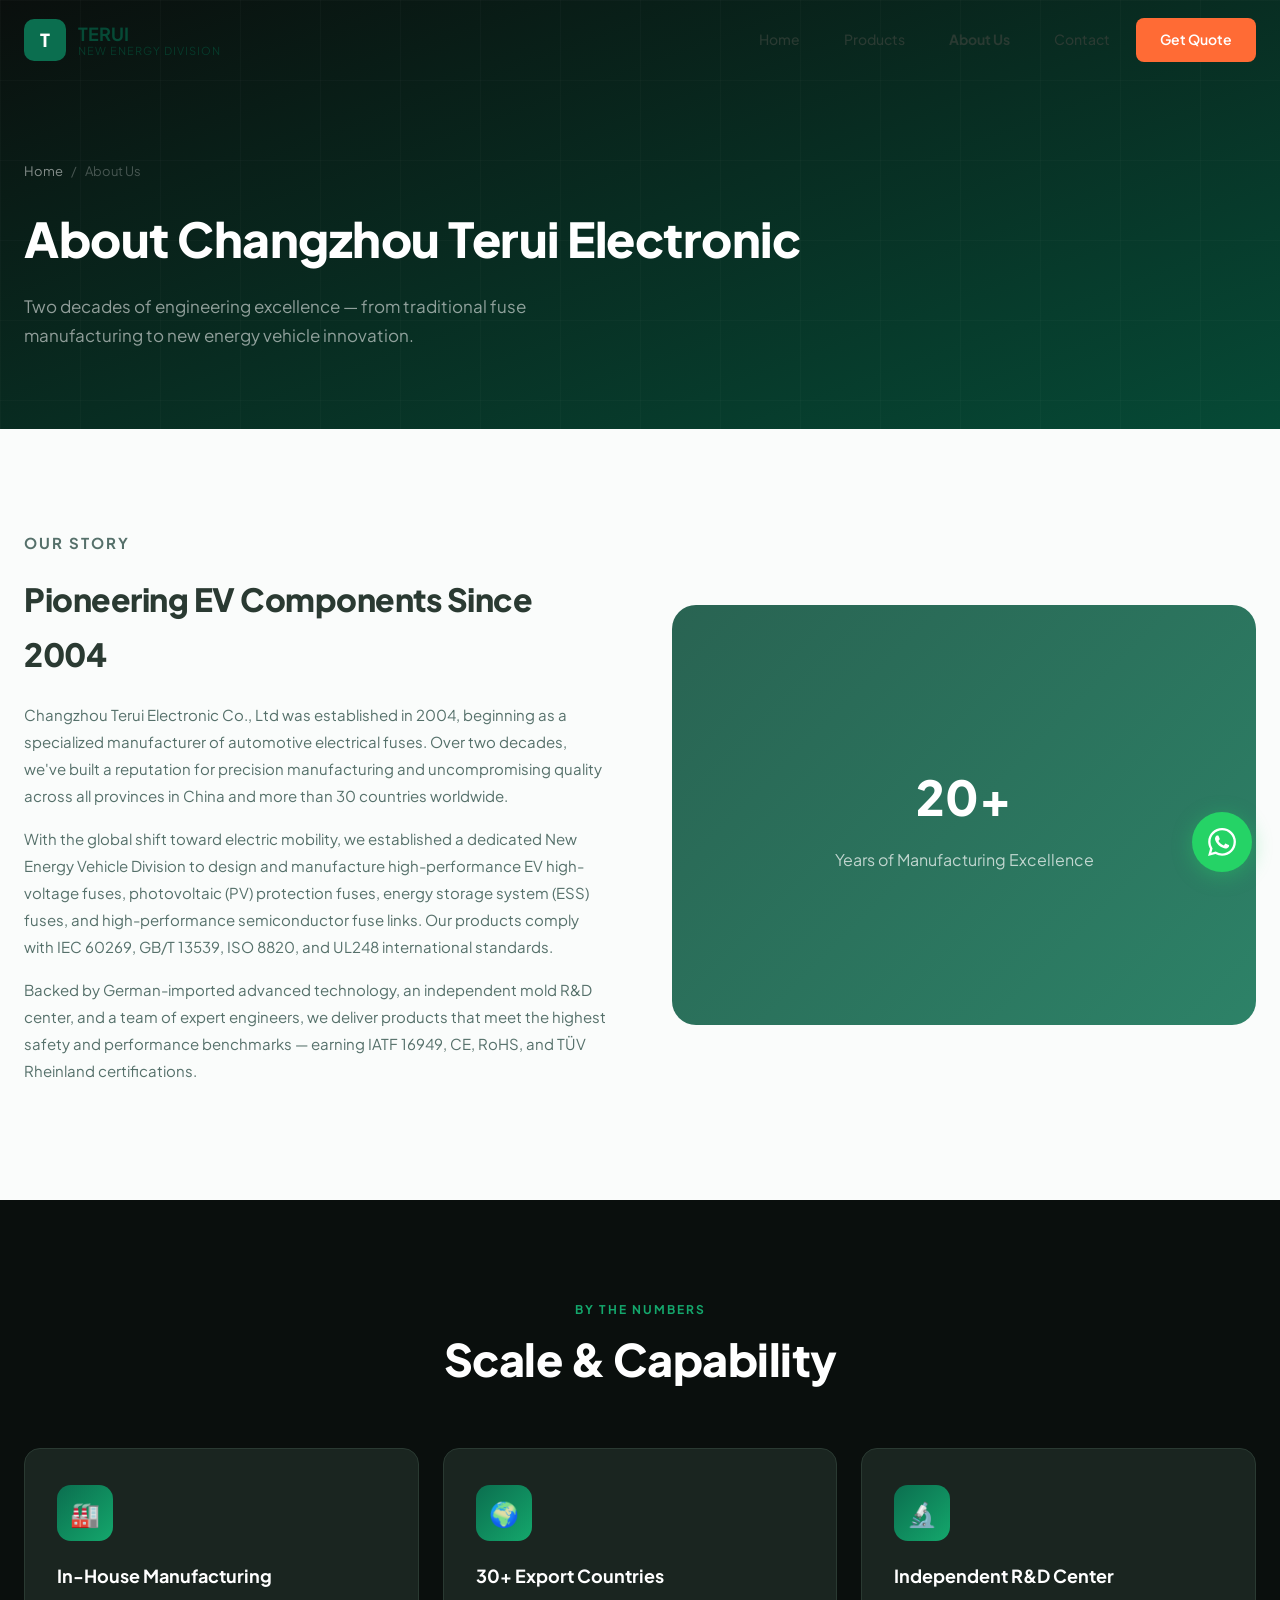
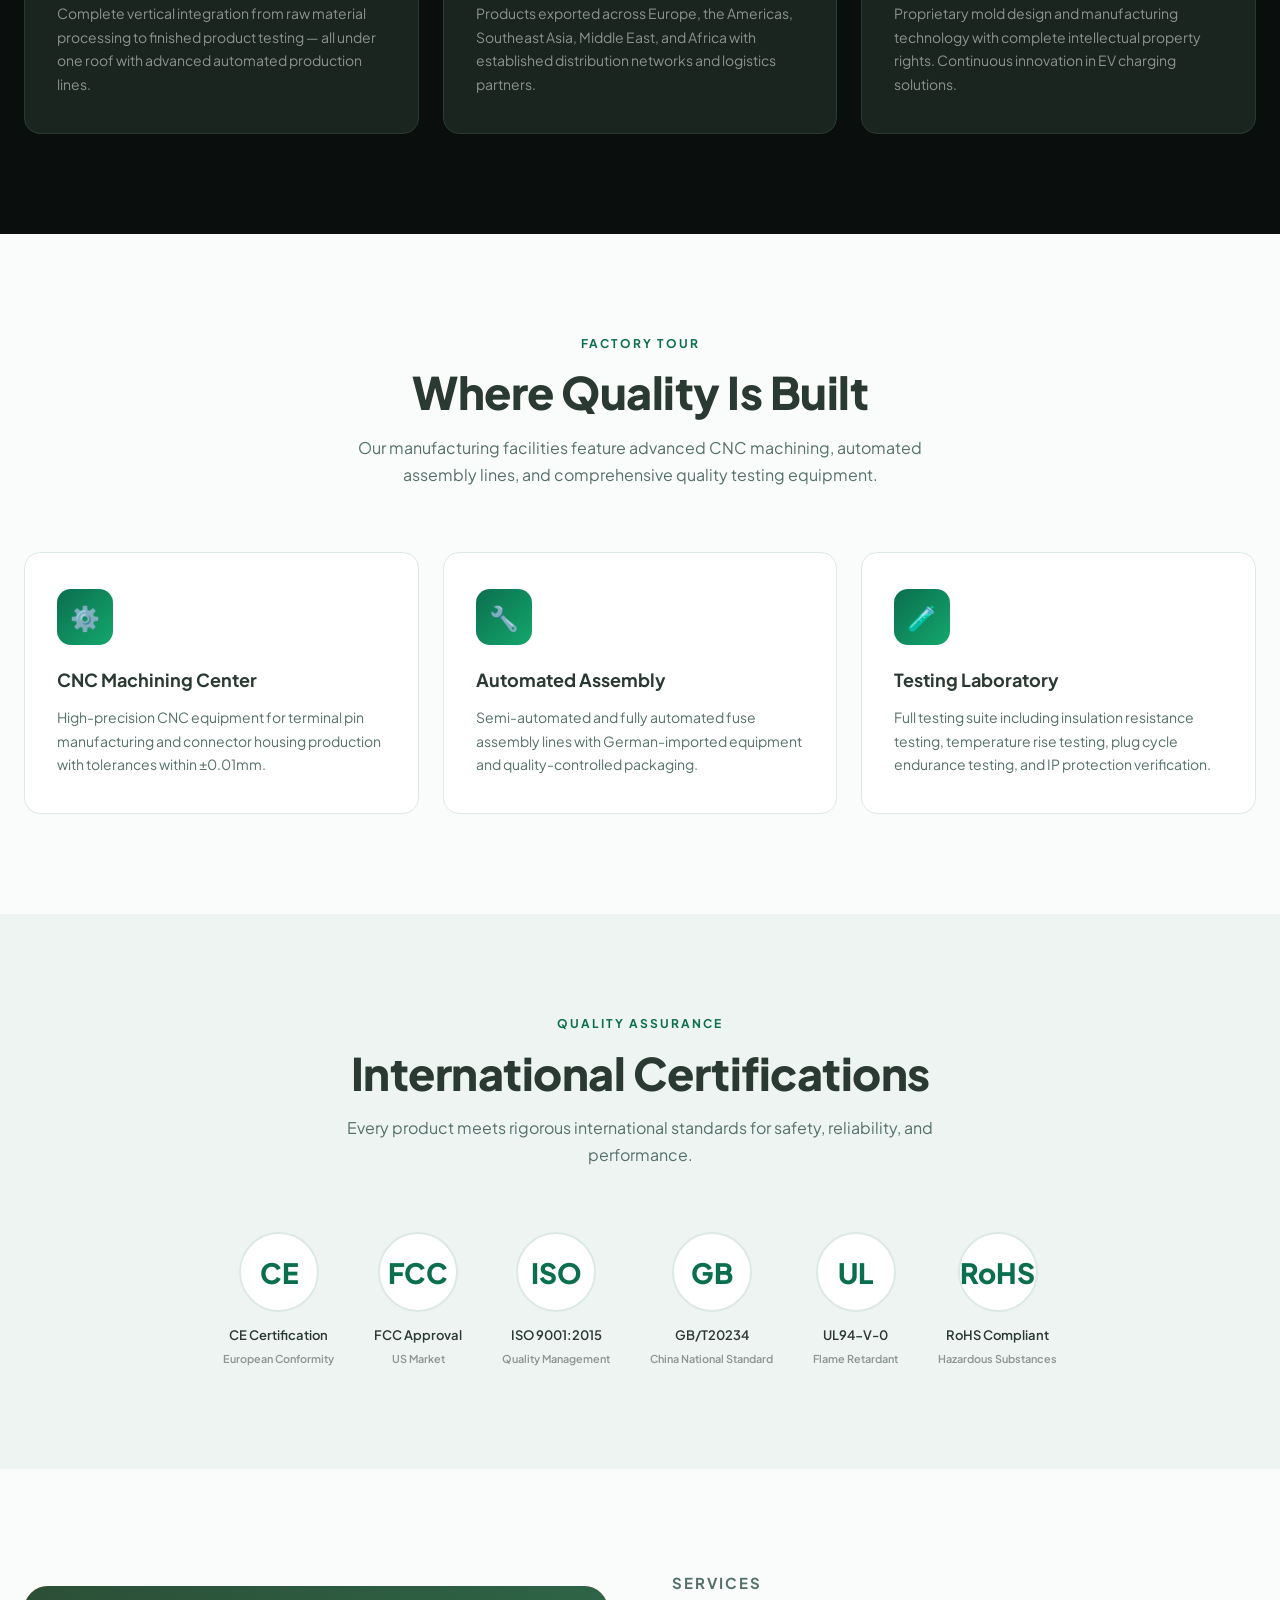
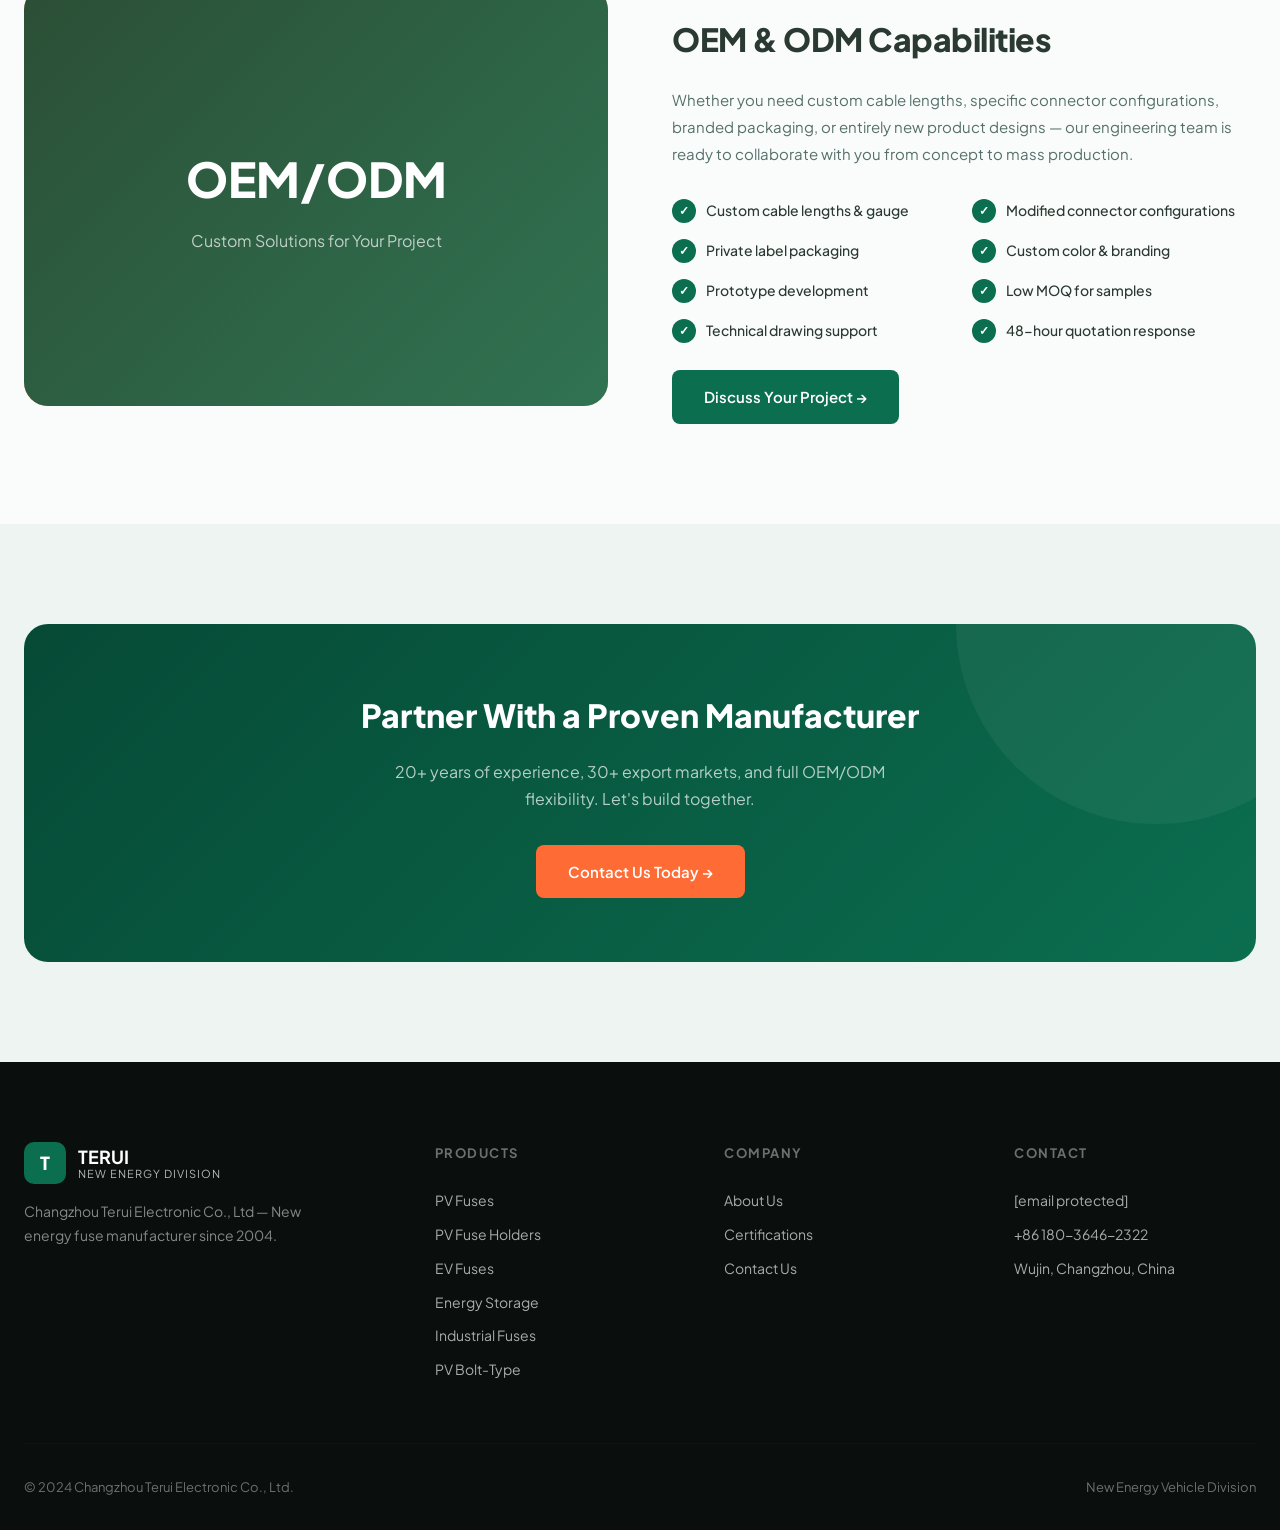
==== commit ca7eb768: "Add files via upload" ====
--- a/about.html
+++ b/about.html
@@ -102,7 +102,7 @@
       <div class="feature-card">
         <div class="feature-icon">🔧</div>
         <h3>Automated Assembly</h3>
-        <p>Semi-automated and fully automated assembly lines for wire harness production, connector assembly, and quality-controlled packaging.</p>
+        <p>Semi-automated and fully automated fuse assembly lines with German-imported equipment and quality-controlled packaging.</p>
       </div>
       <div class="feature-card">
         <div class="feature-icon">🧪</div>
@@ -189,4 +189,10 @@
   </div>
 </footer>
 
-<a href="https://wa.me/8618036462322?text=Hi%2C%20I'm%20interested%20in%20your%20EV%20products." class="whatsapp-float" target="_blank" rel="noopener" aria-label="WhatsApp"><svg width="28" height="28" viewBox="0 0 24 24" fill="white"><path d="M17.472 14.382c-.297-.149-1.758-.867-2.03-.967-.273-.099-.471-.148-.67.15-.197.297-.767.966-.94 1.164-.173.199-.347.223-.644.075-.297-.15-1.255-.463-2.39-1.475-.883-.788-1.48-1.761-1.653-2.059-.173-.297-.018-.458.13-.606.134-.133.298-.347.446-.52.149-.174.198-.298.298-.497.099-.198.05-.371-.025-.52-.075-.149-.669-1.612-.916-2.207-.242-.579-.487-.5-.669-.51-.173-.008-.371-.01-.57-.01-.198 0-.52.074-.792.372-.272.297-1.04 1.016-1.04 2.479 0 1.462 1.065 2.875 1.213 3.074.149.198 2.096 3.2 5.077 4.487.709.306 1.262.489 1.694.625.712.227 1.36.195 1.871.118.571-.085 1.758-.719 2.006-1.413.248-.694.248-1.289.173-1.413-.074-.124-.272-.198-.57-.347m-5.421 7.403h-.004a9.87 9.87 0 01-5.031-1.378l-.361-.214-3.741.982.998-3.648-.235-.374a9.86 9.86 0 01-1.51-5.26c.001-5.45 4.436-9.884 9.888-9.884 2.64 0 5.122 1.03 6.988 2.898a9.825 9.825 0 012.893 6.994c-.003 5.45-4.437 9.884-9.885 9.884m8.413-18.297A11.815 11.815 0 0012.05 0C5.495 0 .16 5.335.157 11.892c0 2.096.547 4.142 1.588 5.945L.057 24l6.305-1.654a11.882 11.882 0 005.683 1.448h+<a href="https://wa.me/8618036462322?text=Hi%2C%20I'm%20interested%20in%20your%20EV%20products." class="whatsapp-float" target="_blank" rel="noopener" aria-label="WhatsApp">
+  <svg width="28" height="28" viewBox="0 0 24 24" fill="white"><path d="M17.472 14.382c-.297-.149-1.758-.867-2.03-.967-.273-.099-.471-.148-.67.15-.197.297-.767.966-.94 1.164-.173.199-.347.223-.644.075-.297-.15-1.255-.463-2.39-1.475-.883-.788-1.48-1.761-1.653-2.059-.173-.297-.018-.458.13-.606.134-.133.298-.347.446-.52.149-.174.198-.298.298-.497.099-.198.05-.371-.025-.52-.075-.149-.669-1.612-.916-2.207-.242-.579-.487-.5-.669-.51-.173-.008-.371-.01-.57-.01-.198 0-.52.074-.792.372-.272.297-1.04 1.016-1.04 2.479 0 1.462 1.065 2.875 1.213 3.074.149.198 2.096 3.2 5.077 4.487.709.306 1.262.489 1.694.625.712.227 1.36.195 1.871.118.571-.085 1.758-.719 2.006-1.413.248-.694.248-1.289.173-1.413-.074-.124-.272-.198-.57-.347m-5.421 7.403h-.004a9.87 9.87 0 01-5.031-1.378l-.361-.214-3.741.982.998-3.648-.235-.374a9.86 9.86 0 01-1.51-5.26c.001-5.45 4.436-9.884 9.888-9.884 2.64 0 5.122 1.03 6.988 2.898a9.825 9.825 0 012.893 6.994c-.003 5.45-4.437 9.884-9.885 9.884m8.413-18.297A11.815 11.815 0 0012.05 0C5.495 0 .16 5.335.157 11.892c0 2.096.547 4.142 1.588 5.945L.057 24l6.305-1.654a11.882 11.882 0 005.683 1.448h.005c6.554 0 11.89-5.335 11.893-11.893a11.821 11.821 0 00-3.48-8.413z"/></svg>
+</a>
+
+<script src="js/main.js"></script>
+</body>
+</html>
